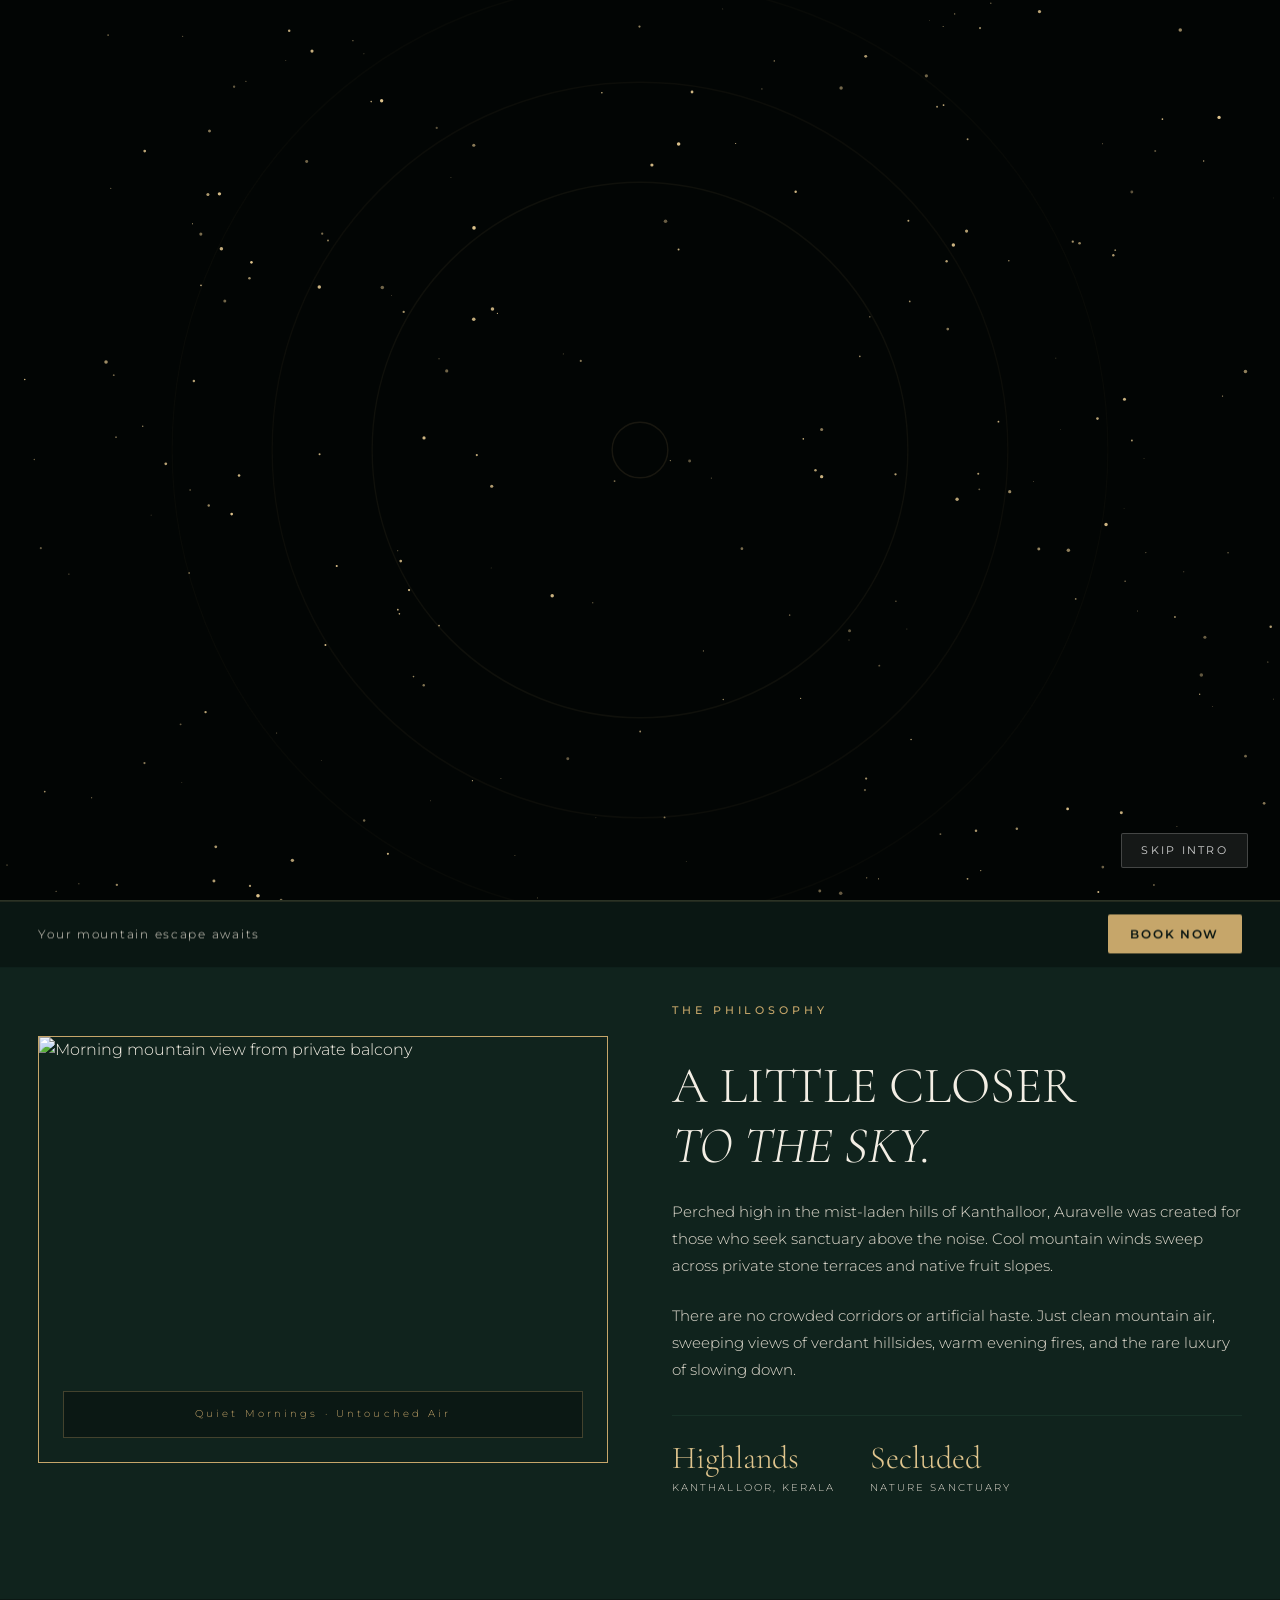
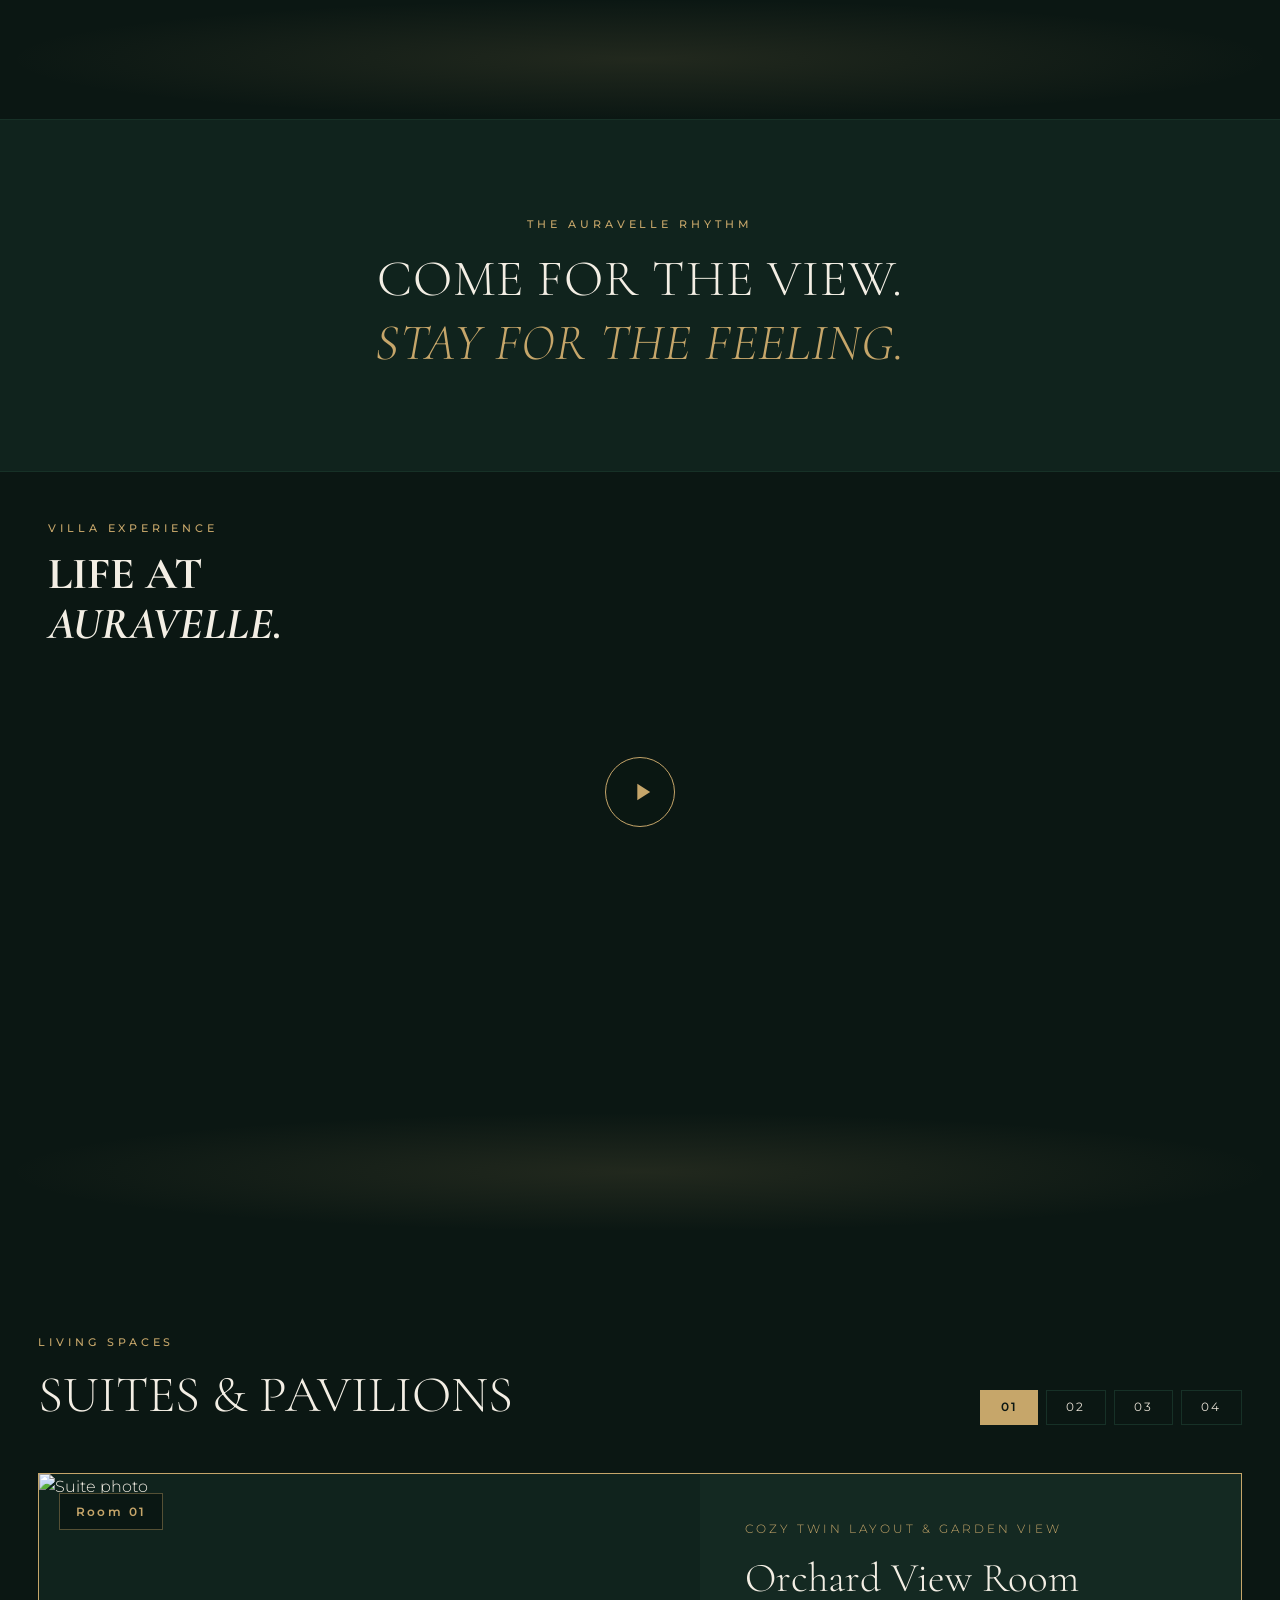
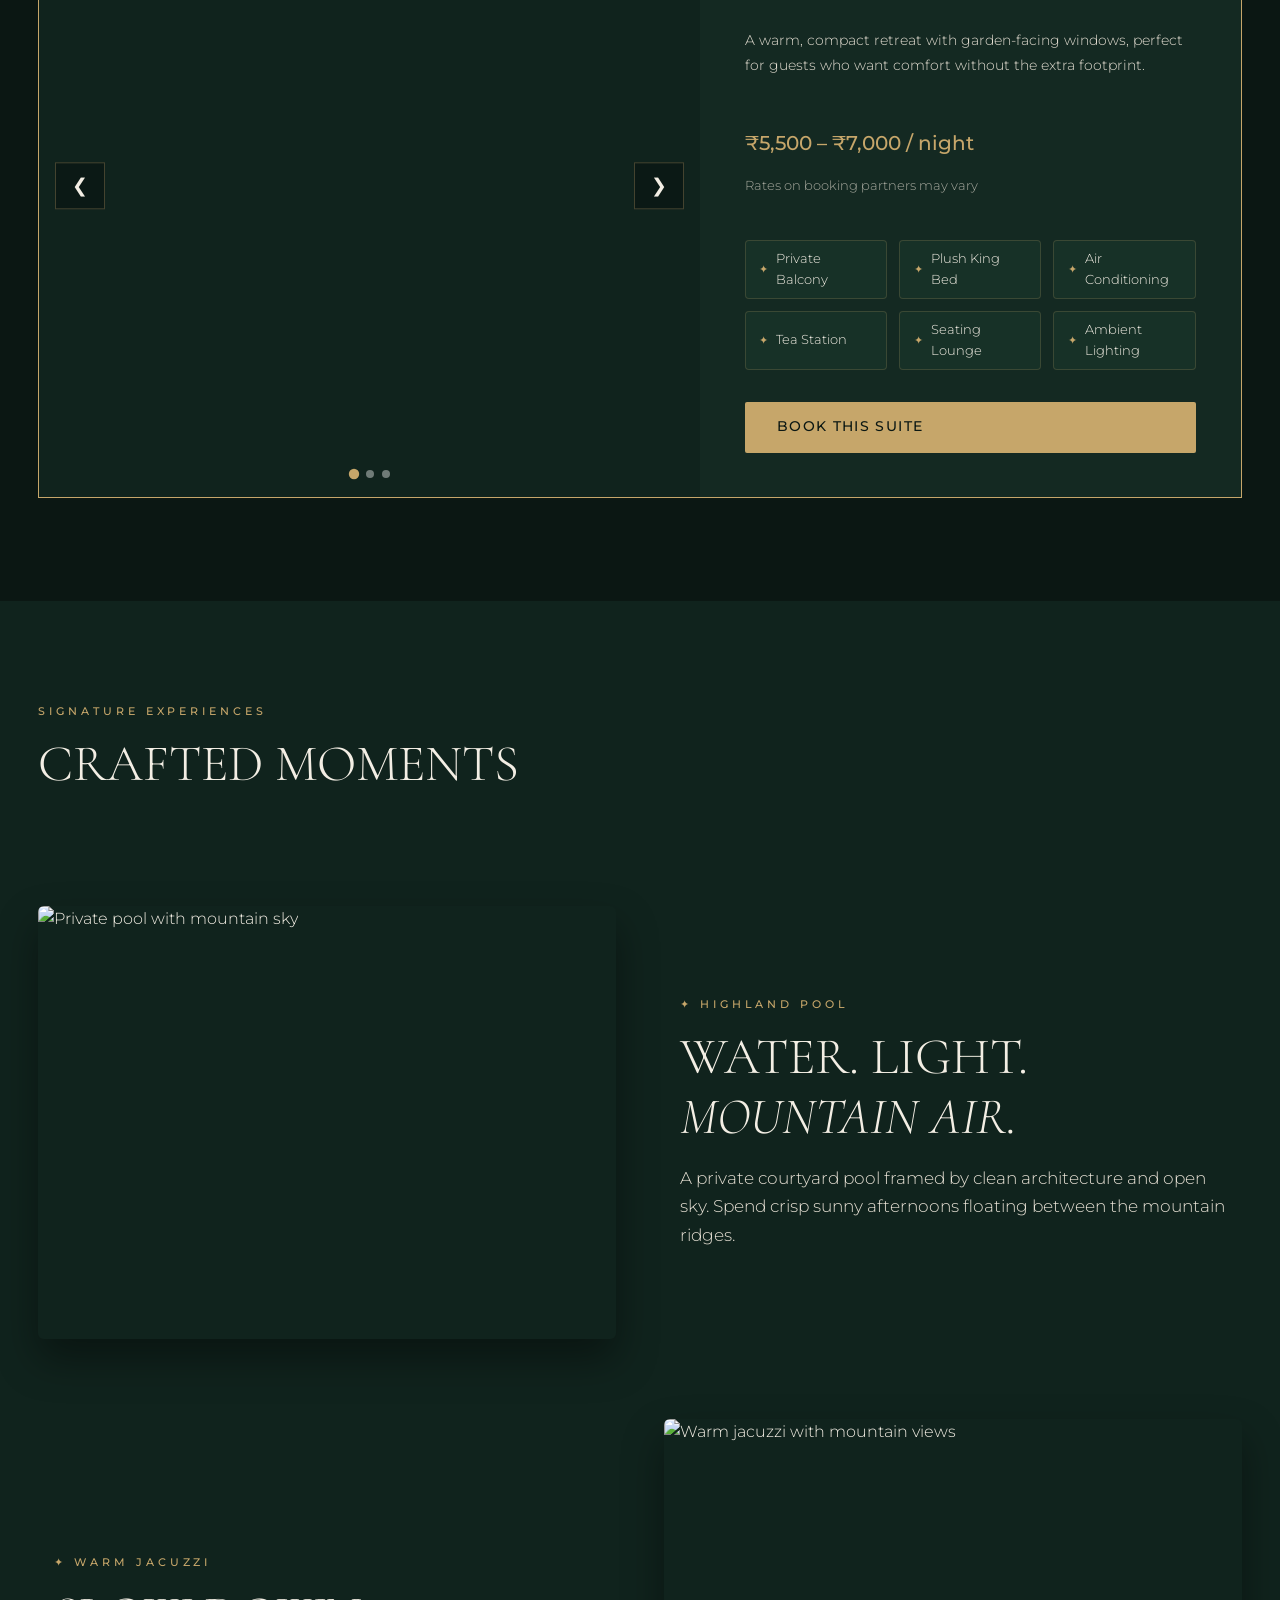
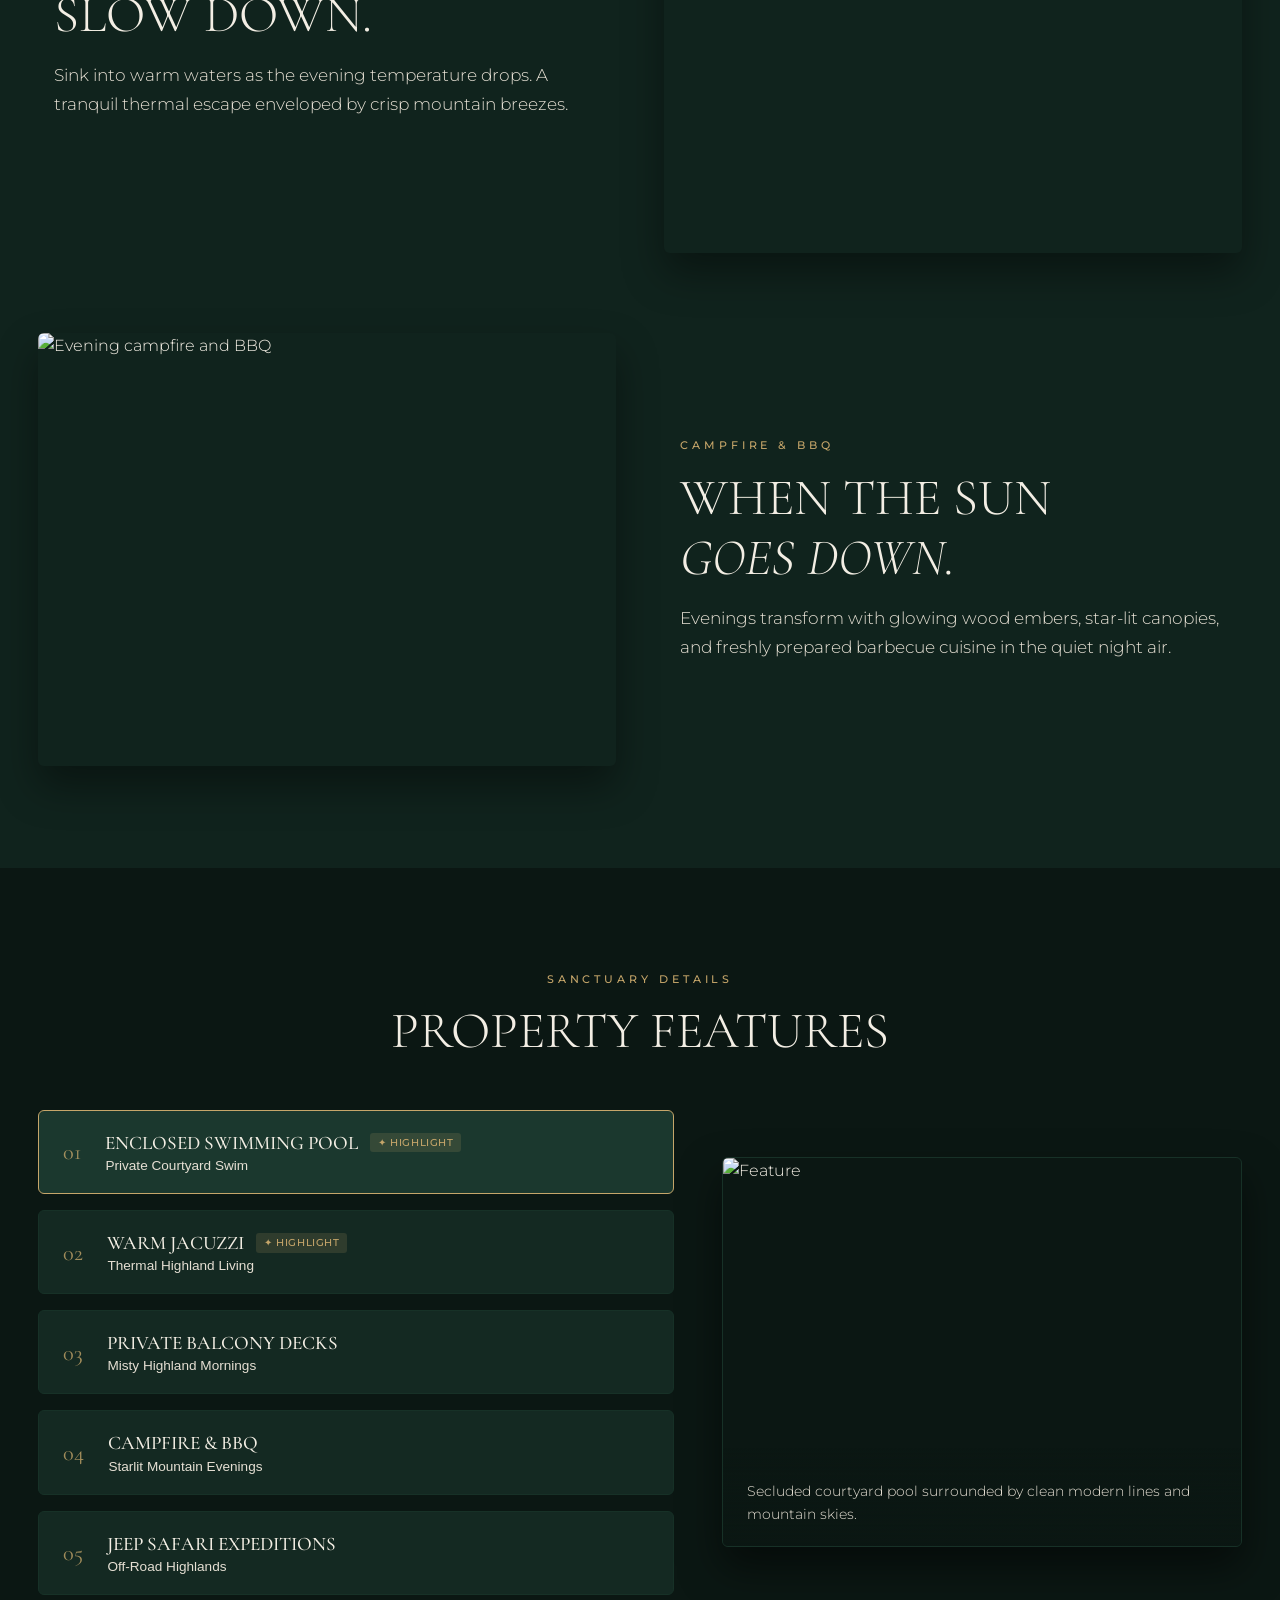
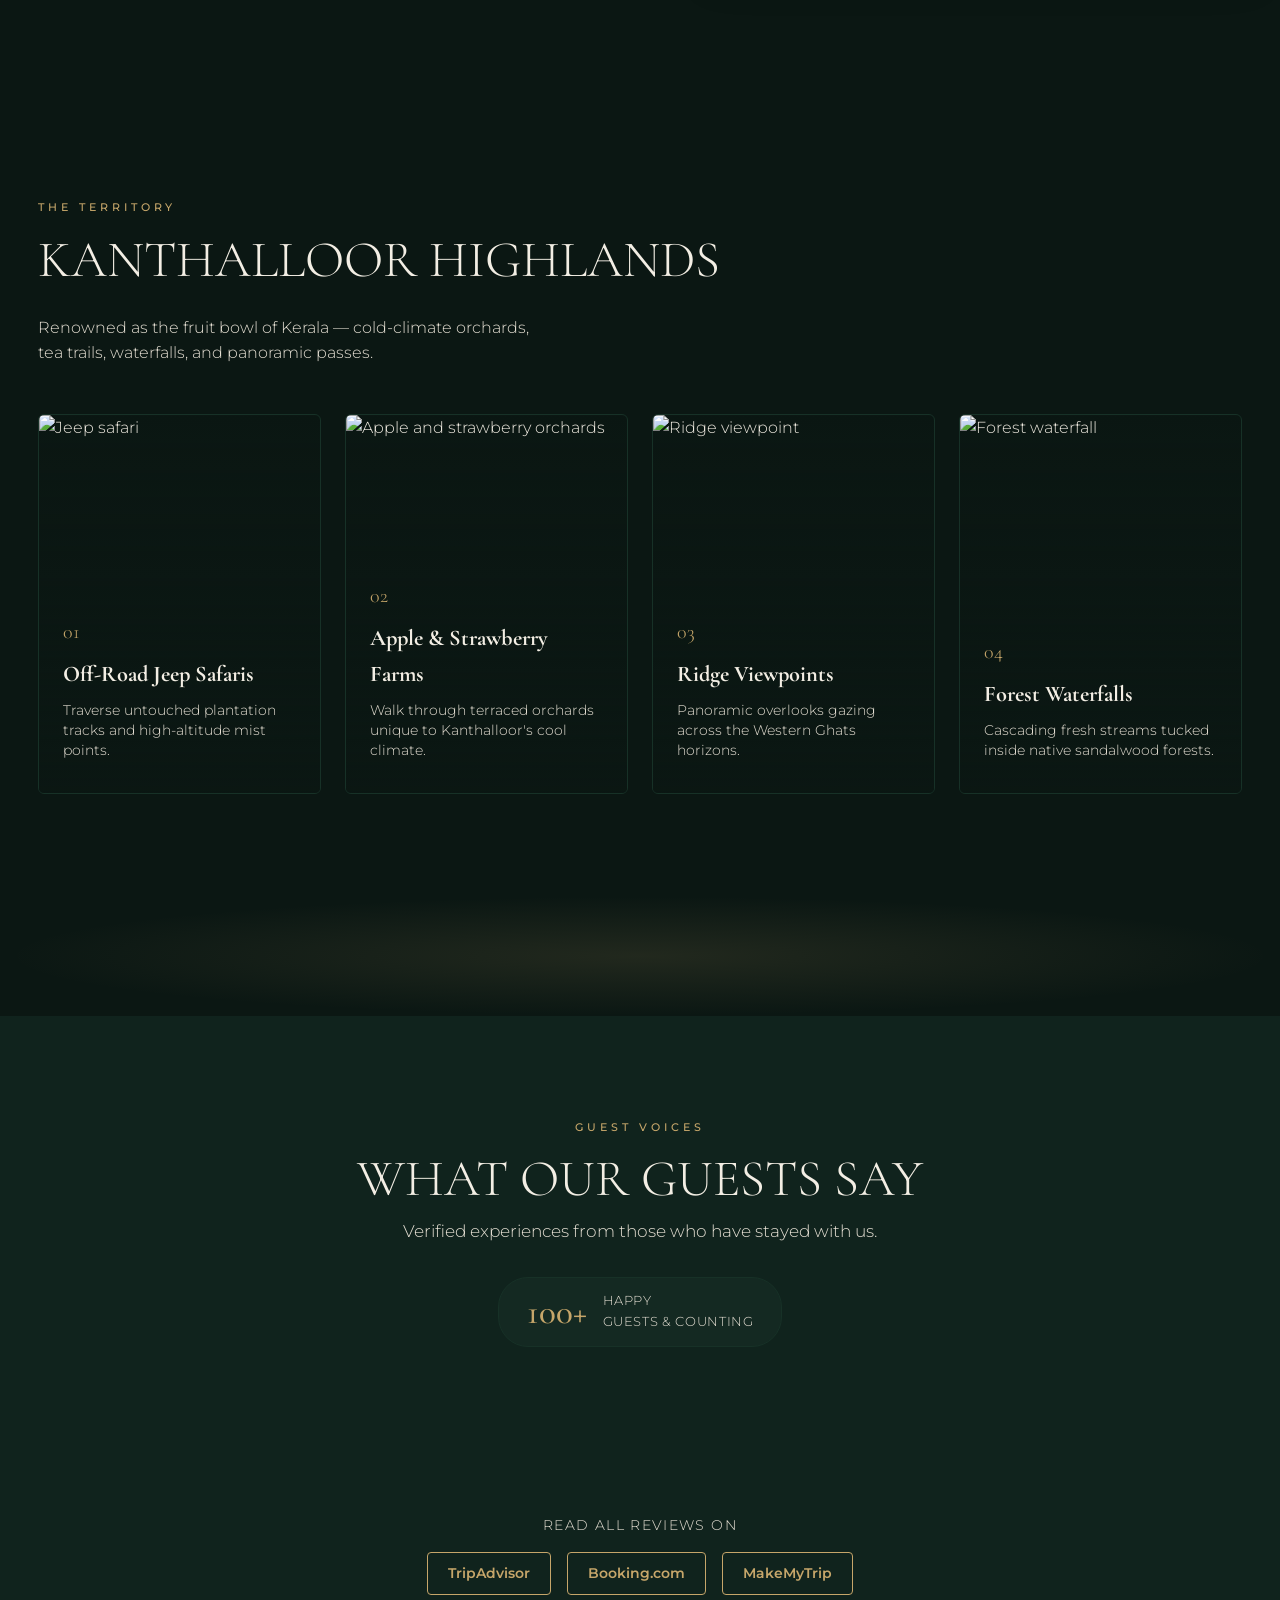
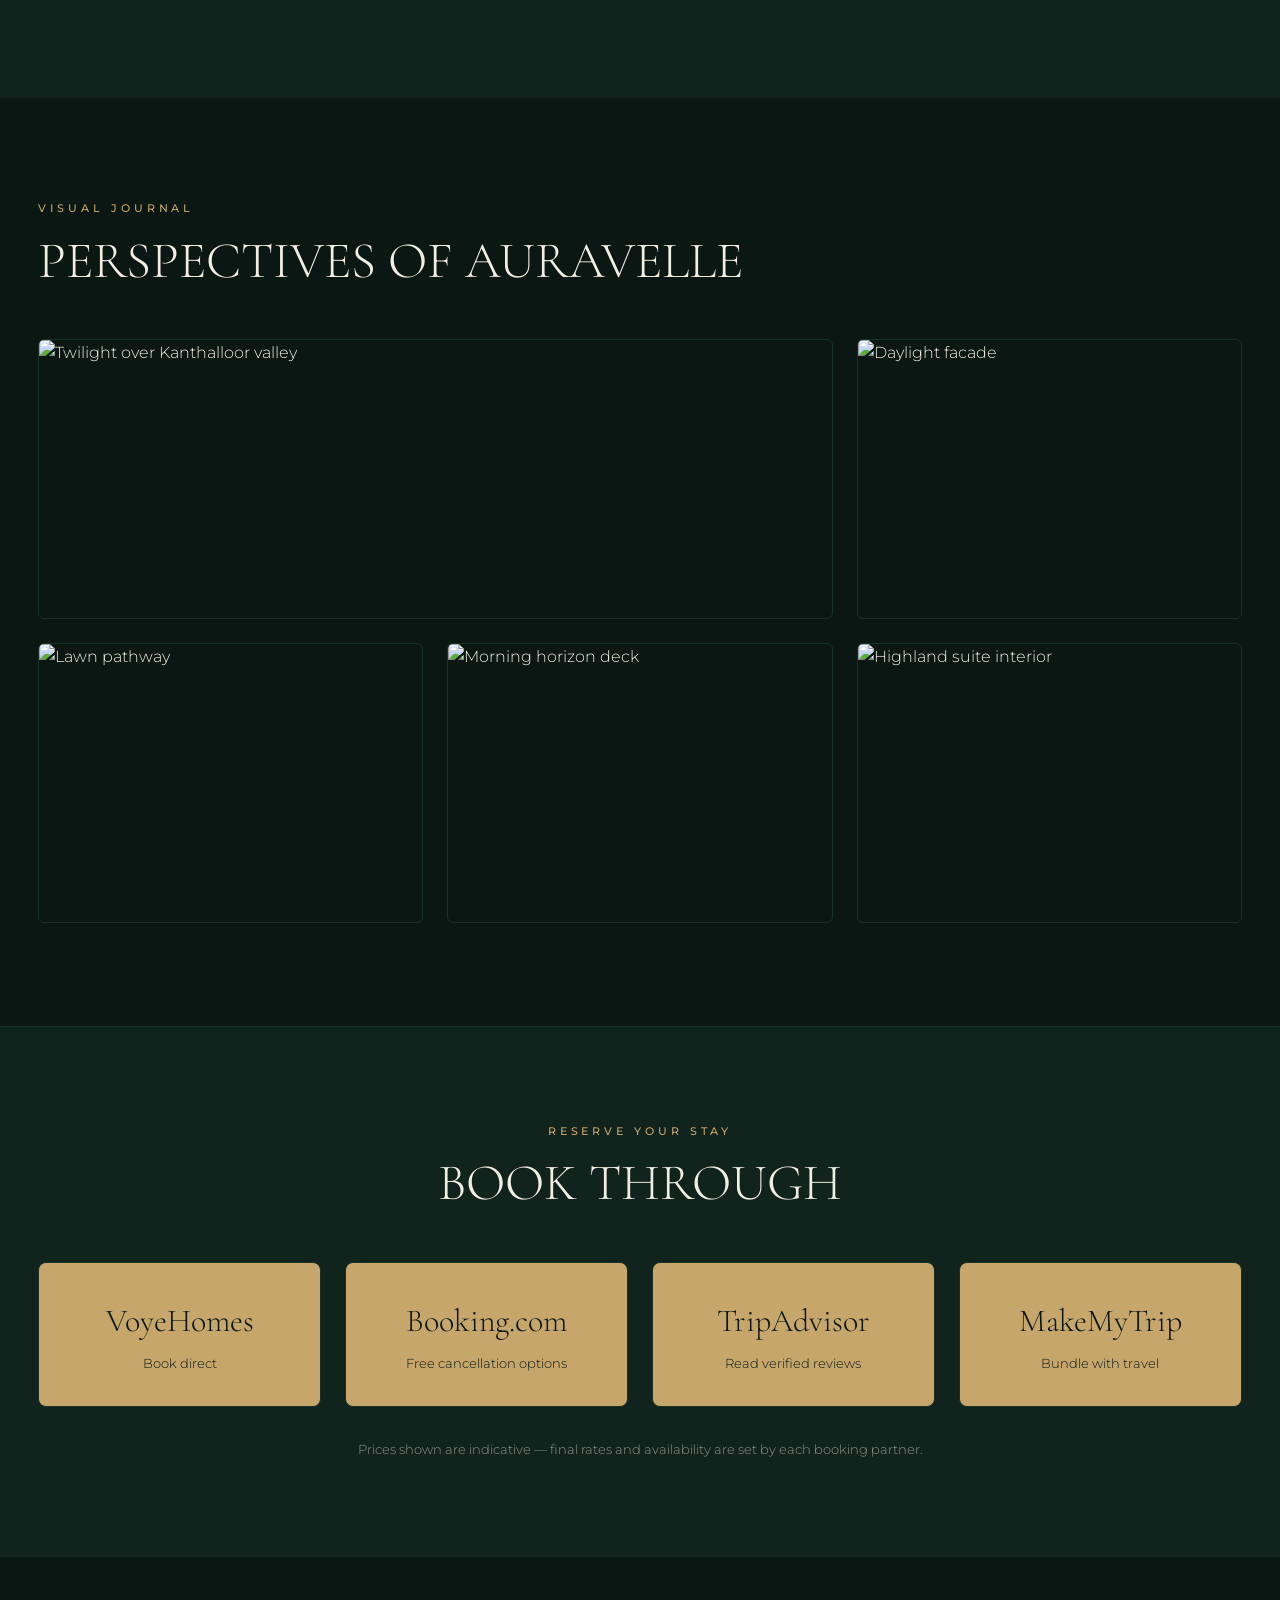
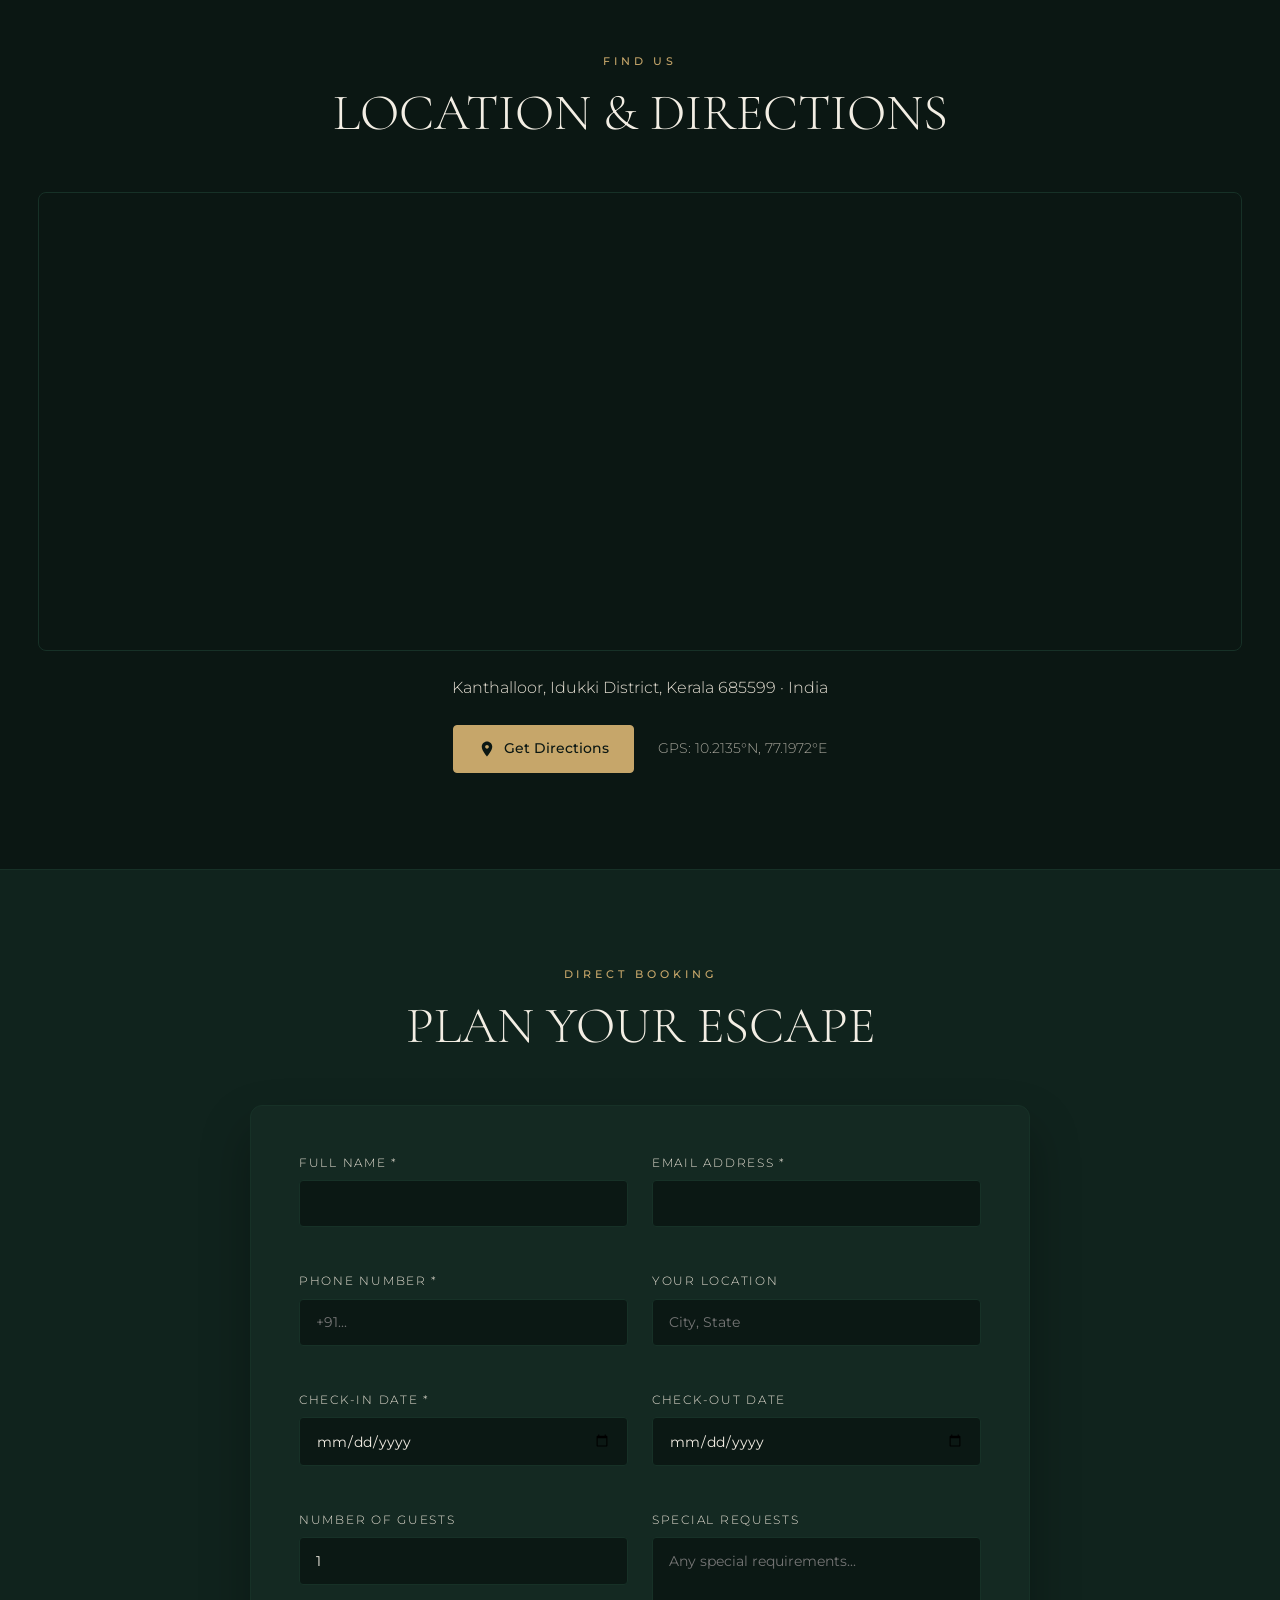
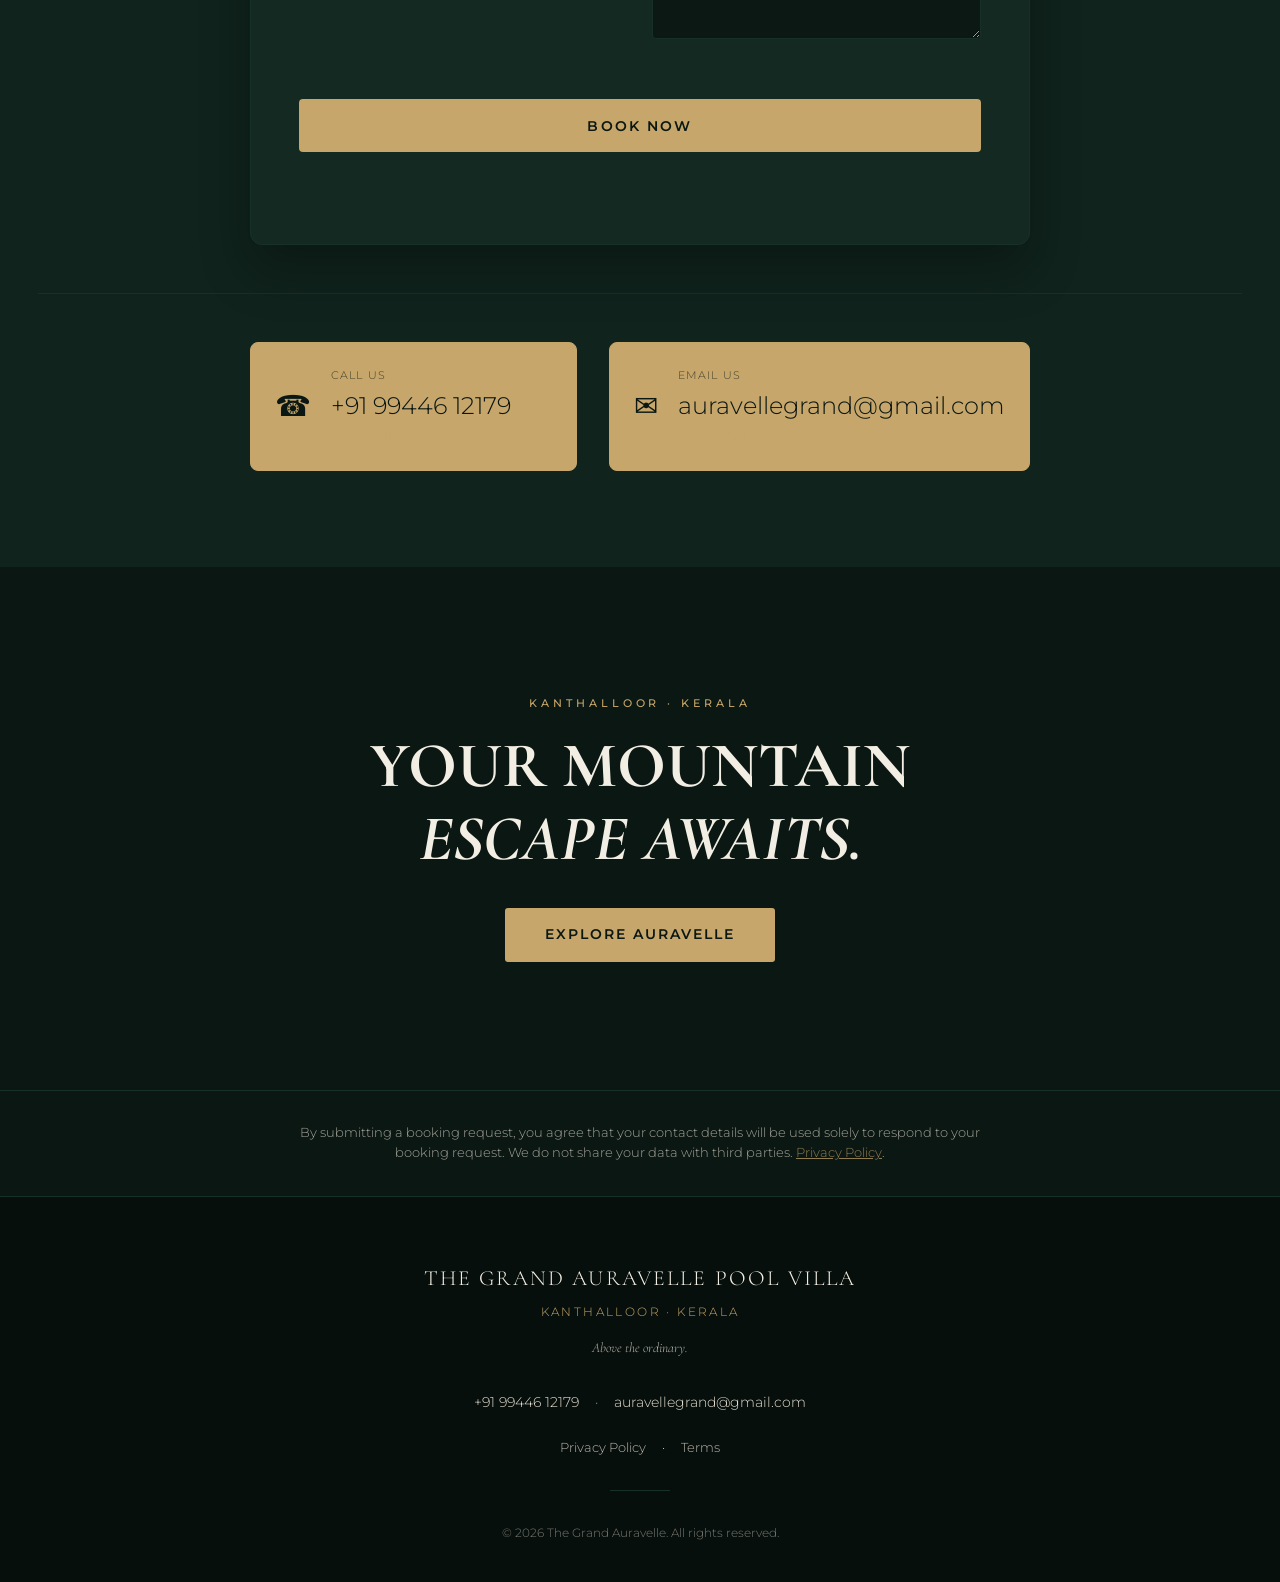
==== index.html @ ee14d576 "Add files via upload" ====
<!DOCTYPE html>
<html lang="en">
<head>
  <meta charset="UTF-8"/>
  <meta name="viewport" content="width=device-width,initial-scale=1,viewport-fit=cover"/>
  <meta name="theme-color" content="#0b1713"/>

  <!-- SEO Primary Meta Tags -->
  <title id="page-title">The Grand Auravelle Pool Villa · Luxury Mountain Retreat in Kanthalloor, Kerala</title>
  <meta name="title" id="meta-title" content="The Grand Auravelle Pool Villa · Luxury Mountain Retreat in Kanthalloor, Kerala"/>
  <meta name="description" id="meta-description" content="Experience luxury at The Grand Auravelle Pool Villa. Private pool suites, misty mountain views, waterfall treks, and world-class hospitality in Kanthalloor, Kerala."/>
  <meta name="keywords" content="Kanthalloor villa, Kanthaloor villa, Kanthalloor rooms, Kanthaloor rooms, Kanthalloor resort, Kanthaloor resort, Kanthalloor pool villa, Kerala luxury pool villa, Munnar private pool villa, mountain retreat Kerala, The Grand Auravelle, Kanthalloor hotels, Kanthaloor staycation, luxury mountain villa Kanthalloor"/>
  <meta name="author" content="The Grand Auravelle"/>
  <meta name="robots" content="index, follow, max-image-preview:large, max-snippet:-1, max-video-preview:-1"/>

  <!-- Canonical -->
  <link rel="canonical" href="https://thegrandauravelle.com/"/>

  <!-- Open Graph / Facebook / WhatsApp -->
  <meta property="og:type" content="website"/>
  <meta property="og:url" content="https://thegrandauravelle.com/"/>
  <meta property="og:title" id="og-title" content="The Grand Auravelle Pool Villa · Kanthalloor, Kerala"/>
  <meta property="og:description" id="og-description" content="Luxury mountain retreat with private pool suites, mist-covered mountain horizons, and starlit bonfire dining in Kanthalloor, Kerala."/>
  <meta property="og:image" content="https://thegrandauravelle.com/images/villa-facade.png"/>
  <meta property="og:site_name" content="The Grand Auravelle"/>
  <meta property="og:locale" content="en_IN"/>

  <!-- Twitter -->
  <meta name="twitter:card" content="summary_large_image"/>
  <meta name="twitter:title" content="The Grand Auravelle Pool Villa"/>
  <meta name="twitter:description" content="Luxury private pool suites nestled in the mist of Kanthalloor, Kerala."/>
  <meta name="twitter:image" content="https://thegrandauravelle.com/images/villa-facade.png"/>

  <!-- Favicon & PWA -->
  <link rel="icon" type="image/svg+xml" href="data:image/svg+xml,%3Csvg xmlns='http://www.w3.org/2000/svg' viewBox='0 0 64 64'%3E%3Crect width='64' height='64' rx='12' fill='%230b1713'/%3E%3Ctext x='32' y='44' font-family='Georgia,serif' font-size='34' fill='%23c6a66a' text-anchor='middle'%3EA%3C/text%3E%3C/svg%3E"/>
  <link rel="manifest" href="site.webmanifest"/>

  <!-- Google Fonts Preconnect & Stylesheet -->
  <link rel="preconnect" href="https://fonts.googleapis.com"/>
  <link rel="preconnect" href="https://fonts.gstatic.com" crossorigin/>
  <link href="https://fonts.googleapis.com/css2?family=Cormorant+Garamond:ital,wght@0,300;0,400;0,500;0,600;1,400&family=Montserrat:wght@200;300;400;500;600&display=swap" rel="stylesheet"/>

  <!-- Main Stylesheet -->
  <link rel="stylesheet" href="style.css"/>

  <!-- Structured Data: Schema.org / JSON-LD -->
  <script type="application/ld+json">
  {
    "@context": "https://schema.org",
    "@type": "LodgingBusiness",
    "name": "The Grand Auravelle Pool Villa",
    "description": "Luxury mountain retreat featuring private pool suites, panoramic hill views, organic farm dining, and private waterfall excursions in Kanthalloor, Kerala.",
    "url": "https://thegrandauravelle.com",
    "telephone": "+91-99446-12179",
    "email": "auravellegrand@gmail.com",
    "address": {
      "@type": "PostalAddress",
      "streetAddress": "Kanthalloor Village",
      "addressLocality": "Idukki District",
      "addressRegion": "Kerala",
      "postalCode": "685598",
      "addressCountry": "IN"
    },
    "geo": {
      "@type": "GeoCoordinates",
      "latitude": 10.2185,
      "longitude": 77.1983
    },
    "priceRange": "₹₹₹₹",
    "starRating": {
      "@type": "Rating",
      "ratingValue": "5"
    },
    "aggregateRating": {
      "@type": "AggregateRating",
      "ratingValue": "4.9",
      "reviewCount": "148"
    },
    "amenityFeature": [
      { "@type": "LocationFeatureSpecification", "name": "Private Heated Pool", "value": true },
      { "@type": "LocationFeatureSpecification", "name": "Mountain View Balconies", "value": true },
      { "@type": "LocationFeatureSpecification", "name": "Complimentary High-Speed WiFi", "value": true },
      { "@type": "LocationFeatureSpecification", "name": "Campfire & Barbecue Nights", "value": true },
      { "@type": "LocationFeatureSpecification", "name": "Jeep Safaris & Forest Treks", "value": true },
      { "@type": "LocationFeatureSpecification", "name": "24/7 Butler & Room Service", "value": true }
    ],
    "checkinTime": "14:00",
    "checkoutTime": "11:00"
  }
  </script>
</head>
<body>

<canvas id="particles-canvas"></canvas>
<div id="scroll-progress"></div>

<!-- ══ SPACE PORTAL INTRO ══ -->
<div id="space-intro" aria-hidden="true">
  <canvas id="space-canvas"></canvas>
  <div id="earth-zoom">
    <div id="earth-atmosphere"></div>
    <img id="earth-img" src="[data-uri]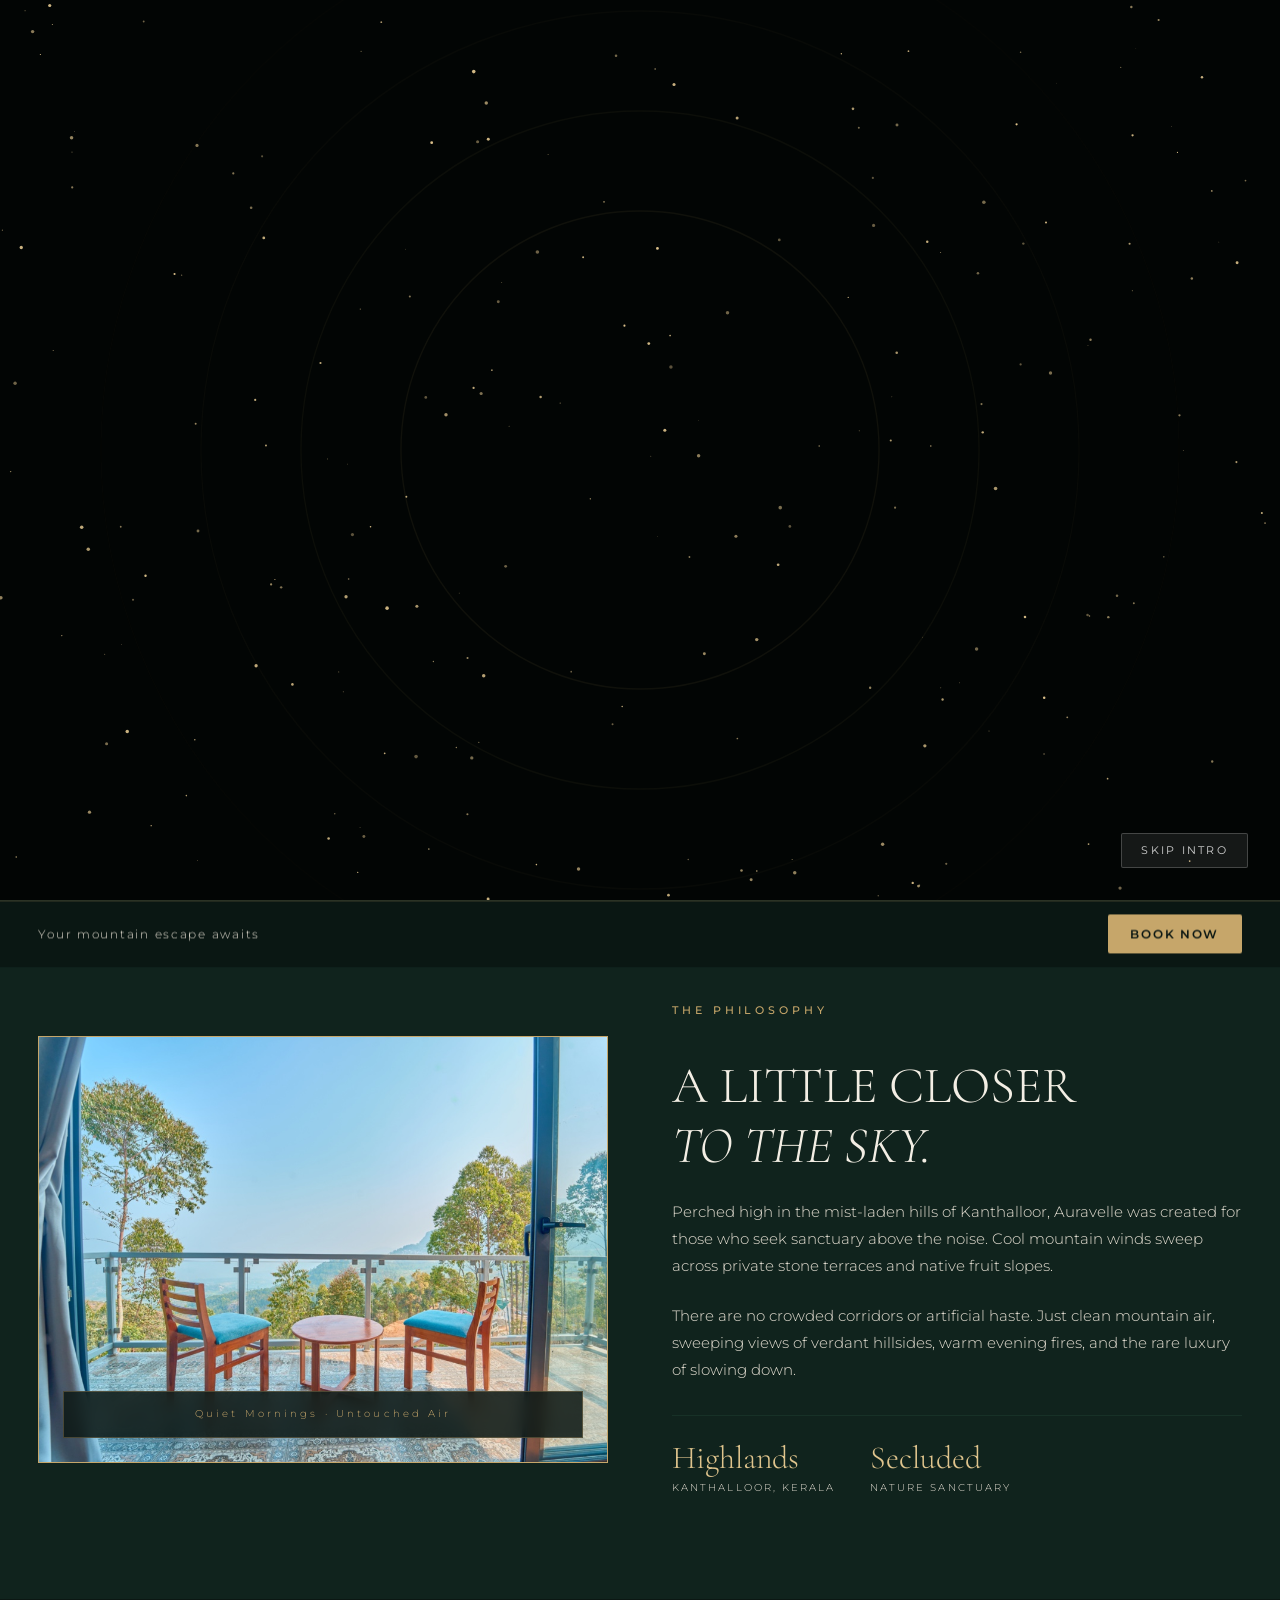
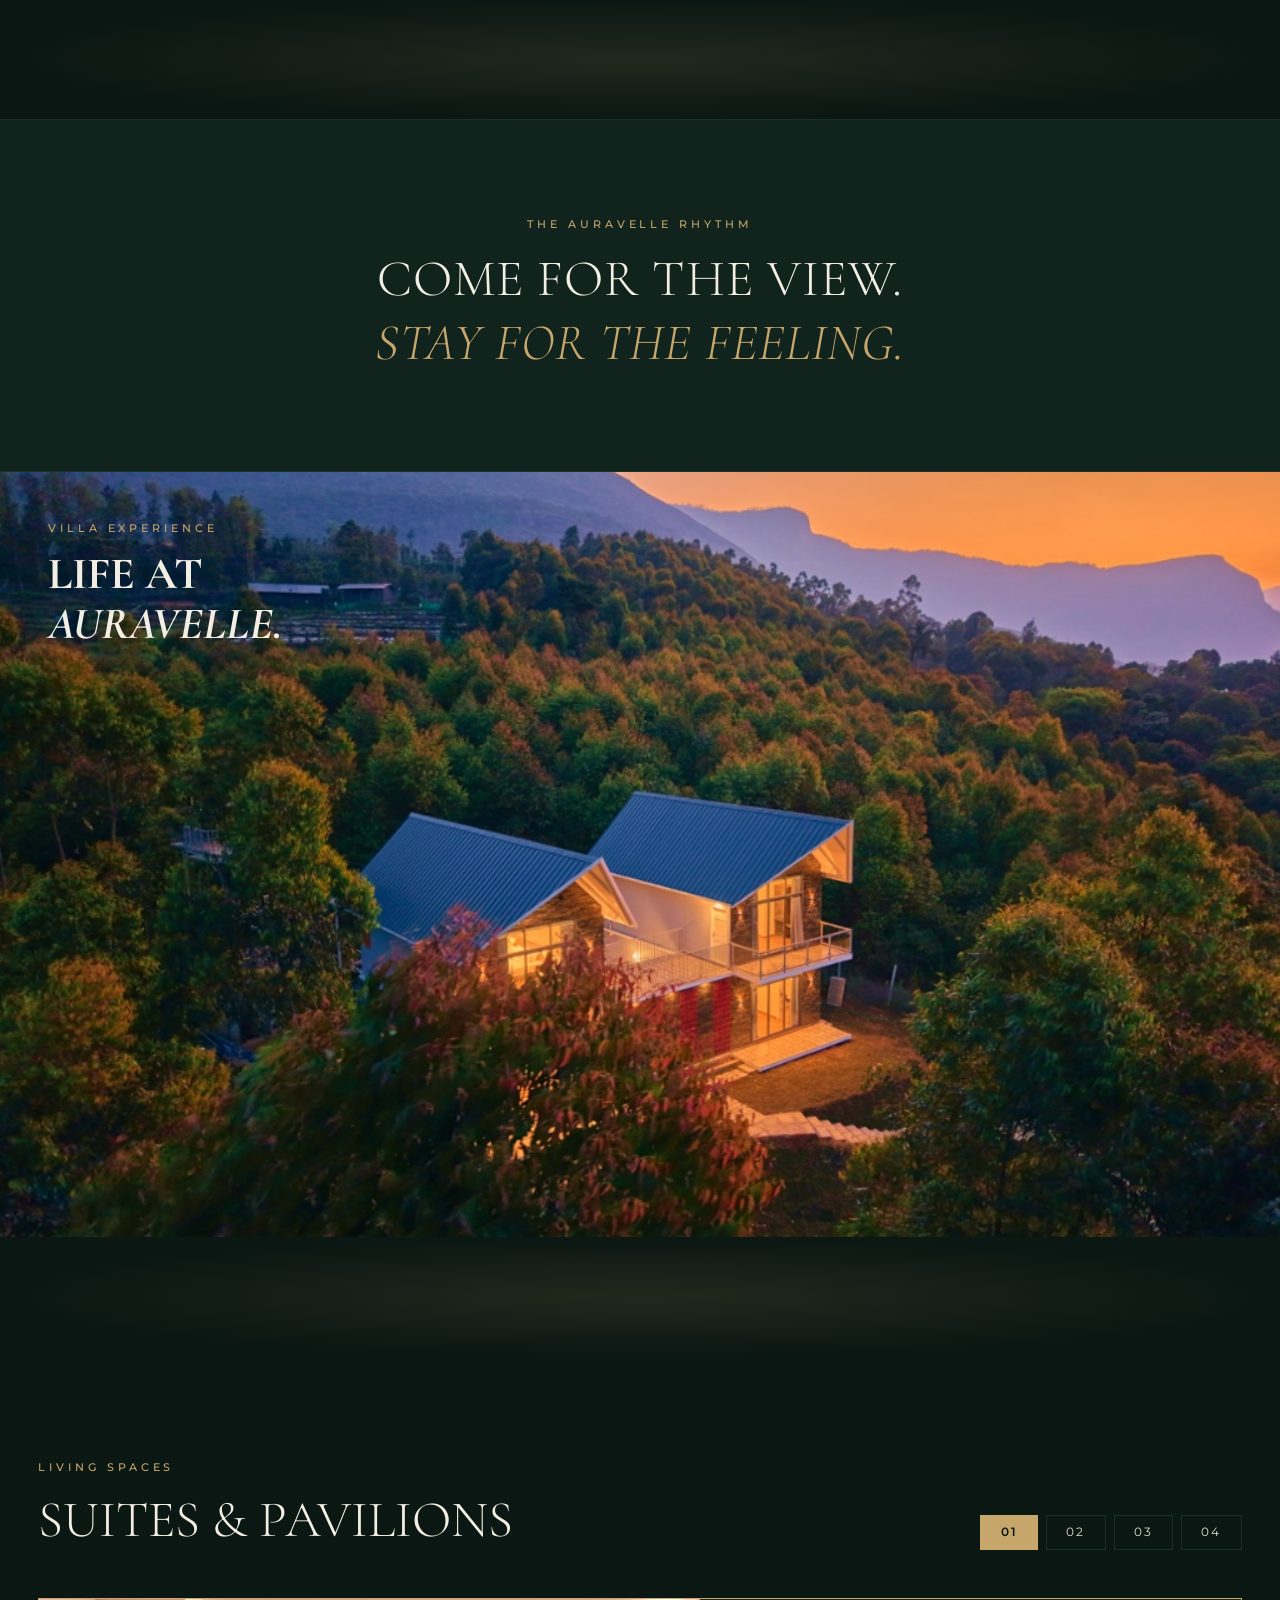
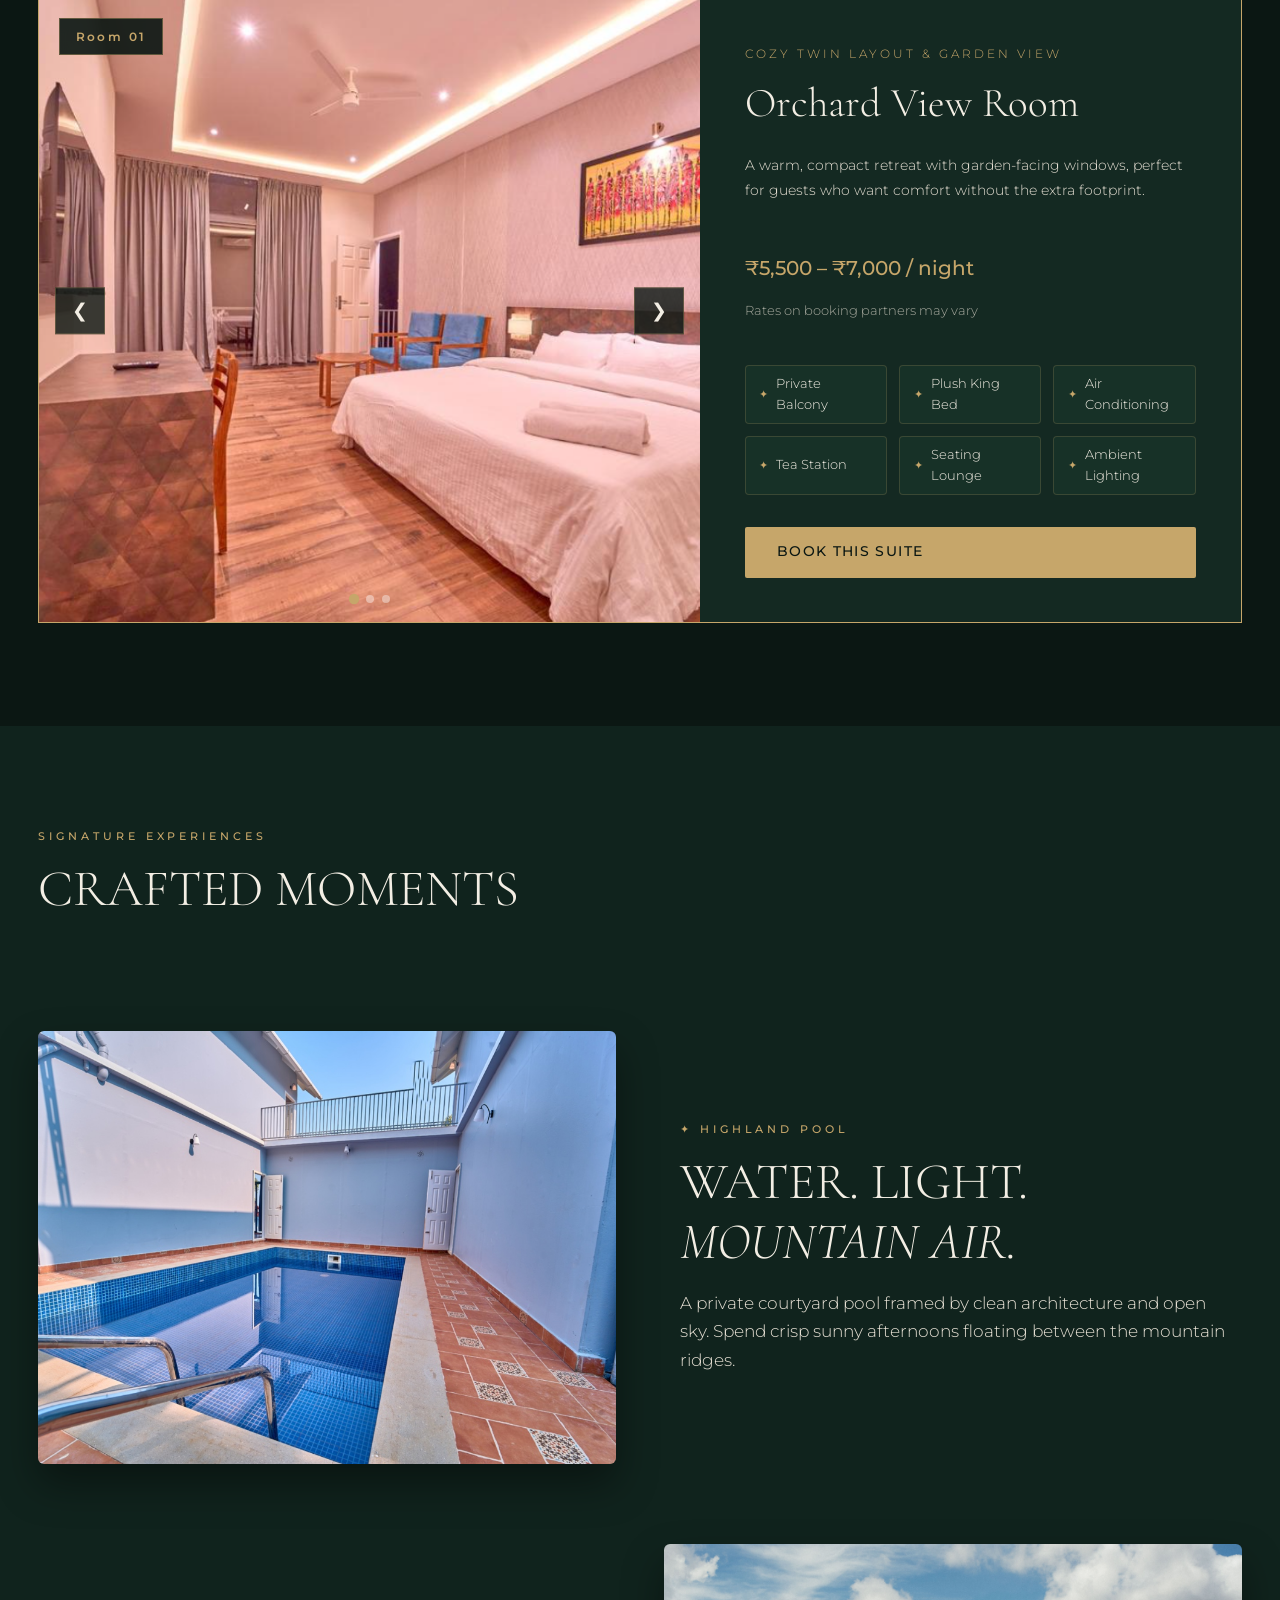
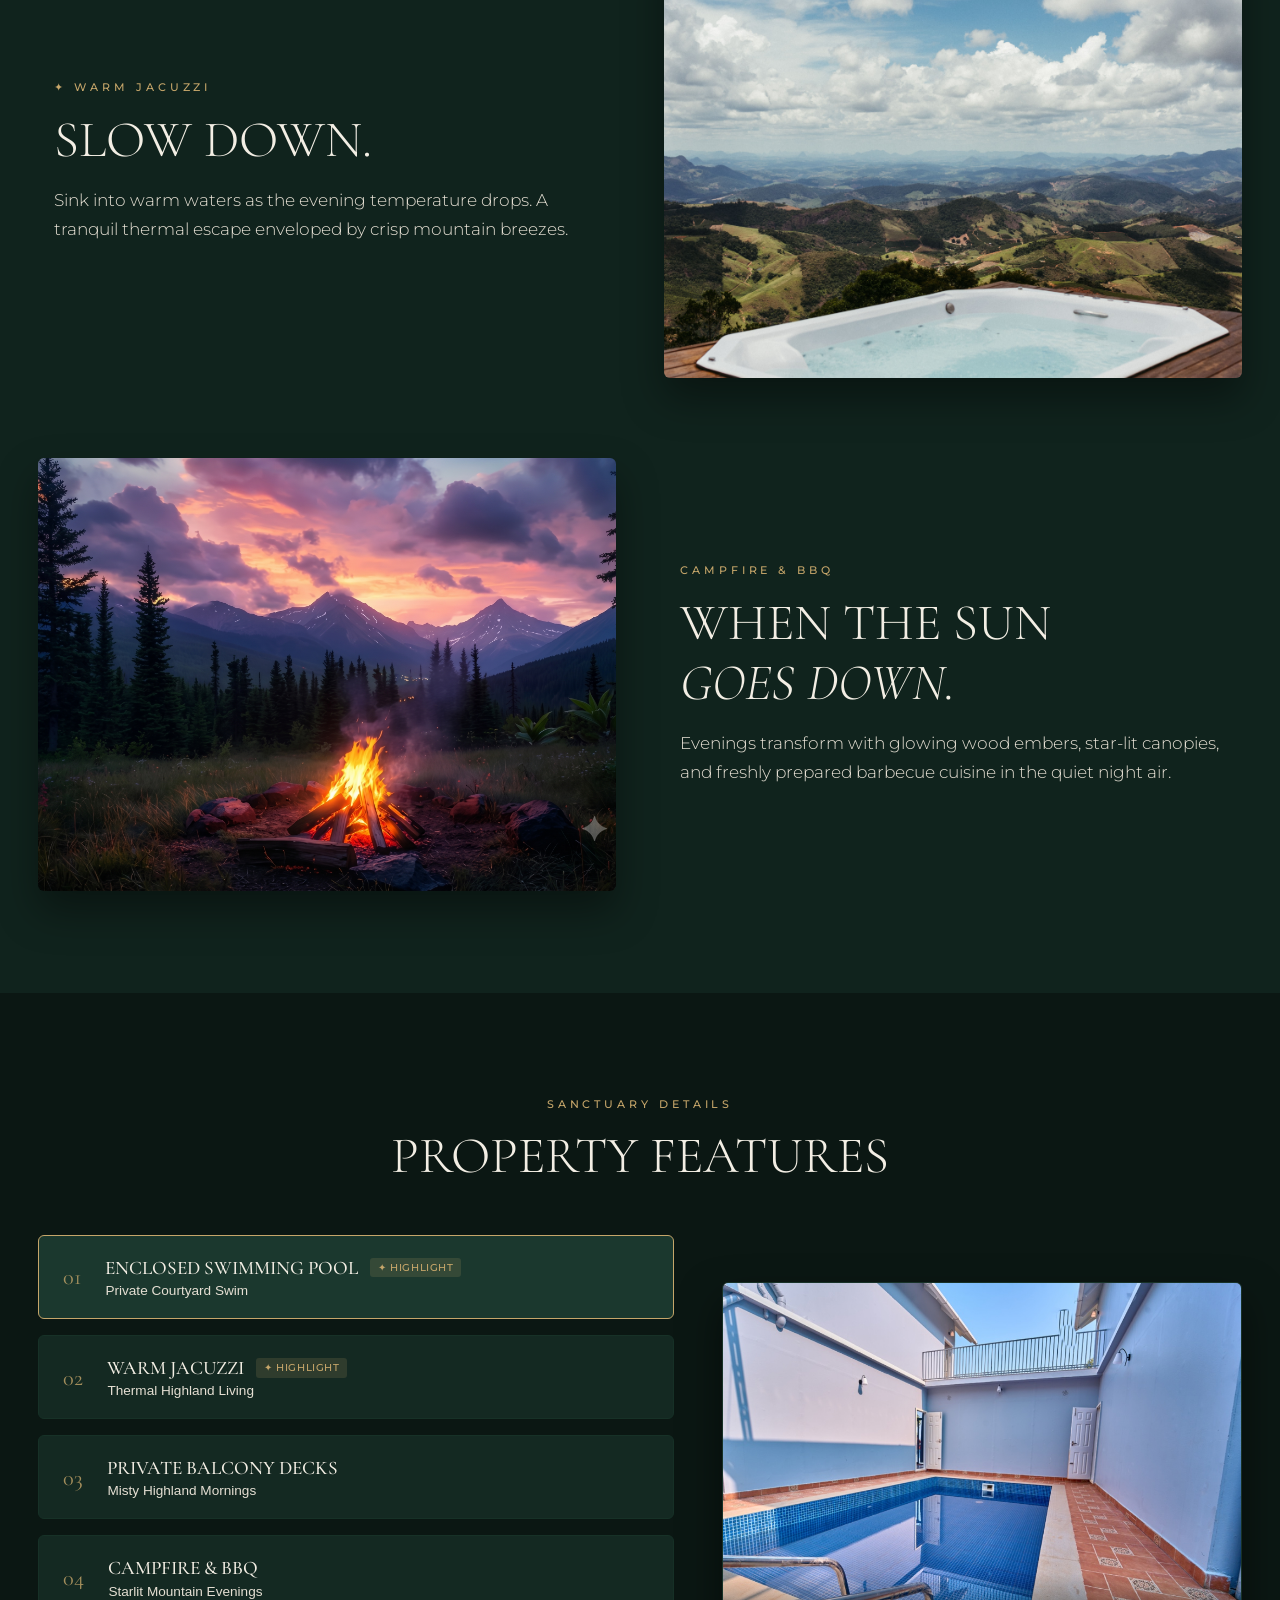
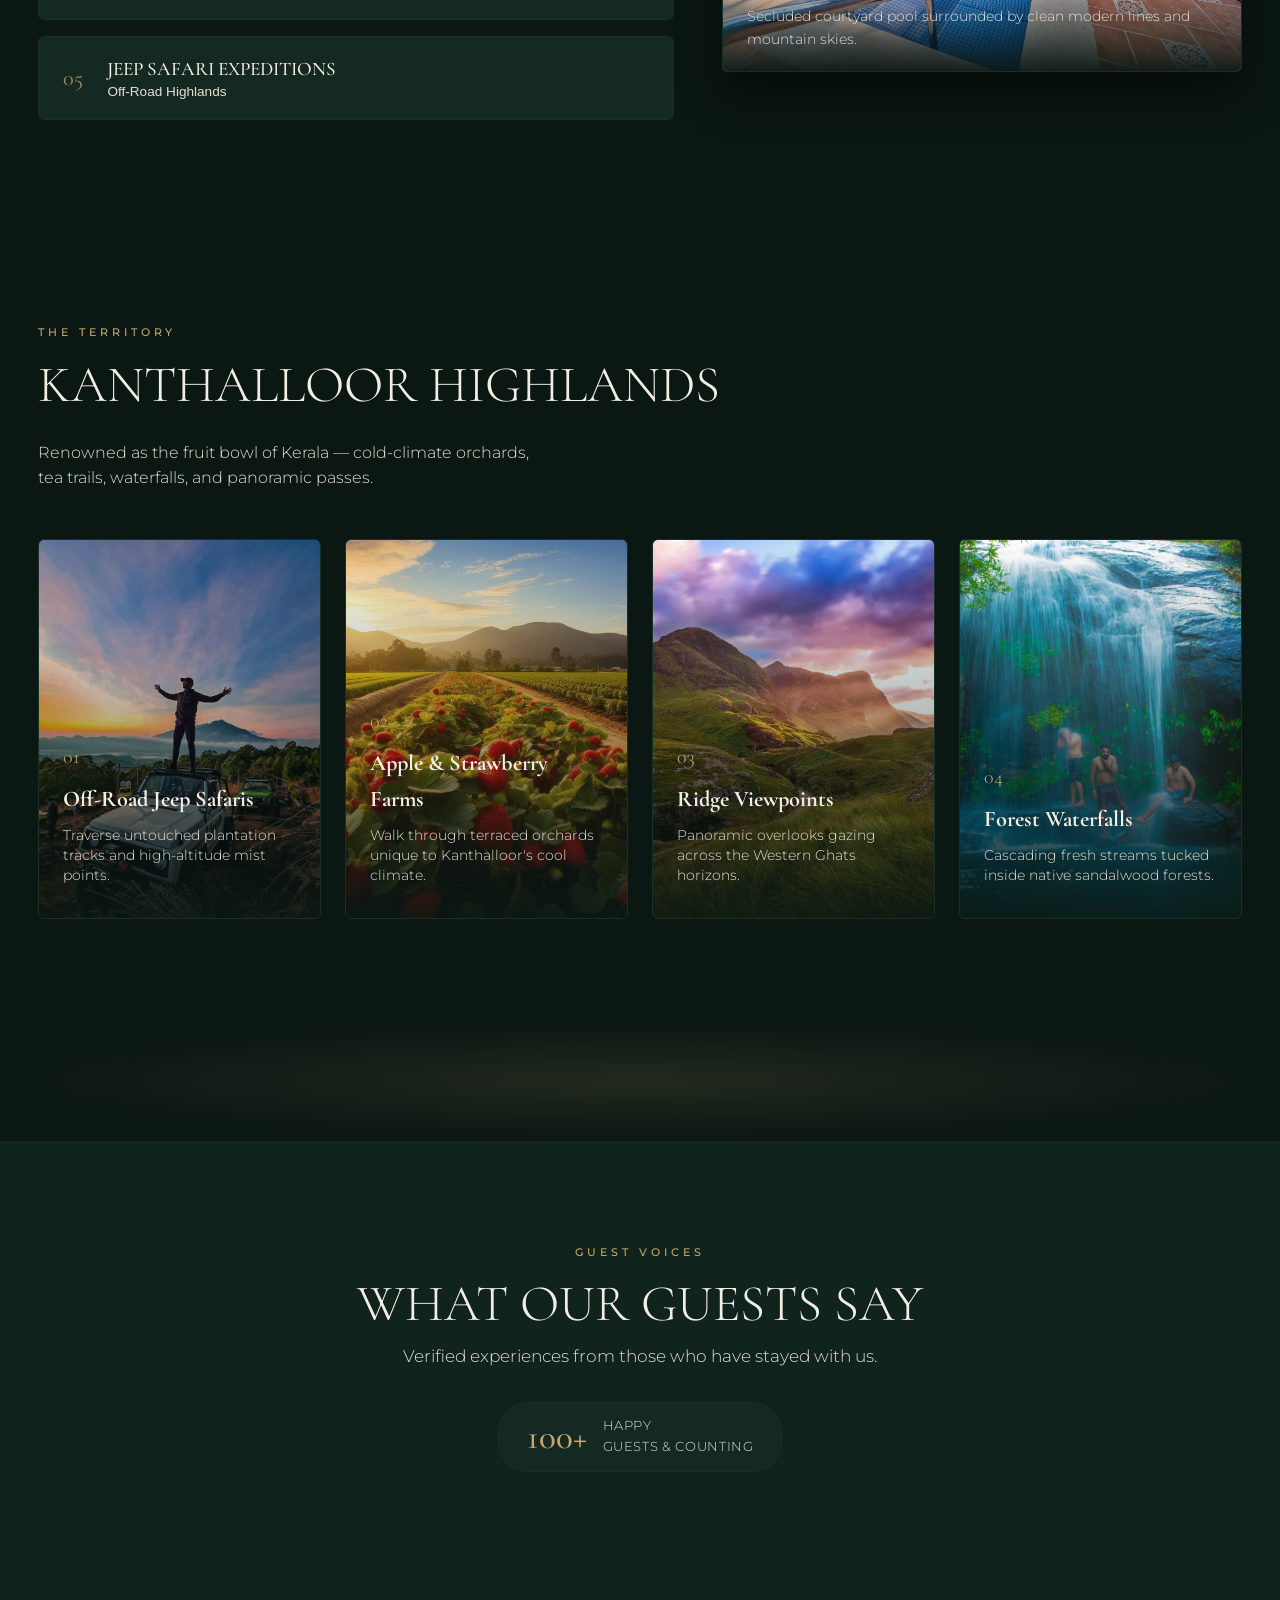
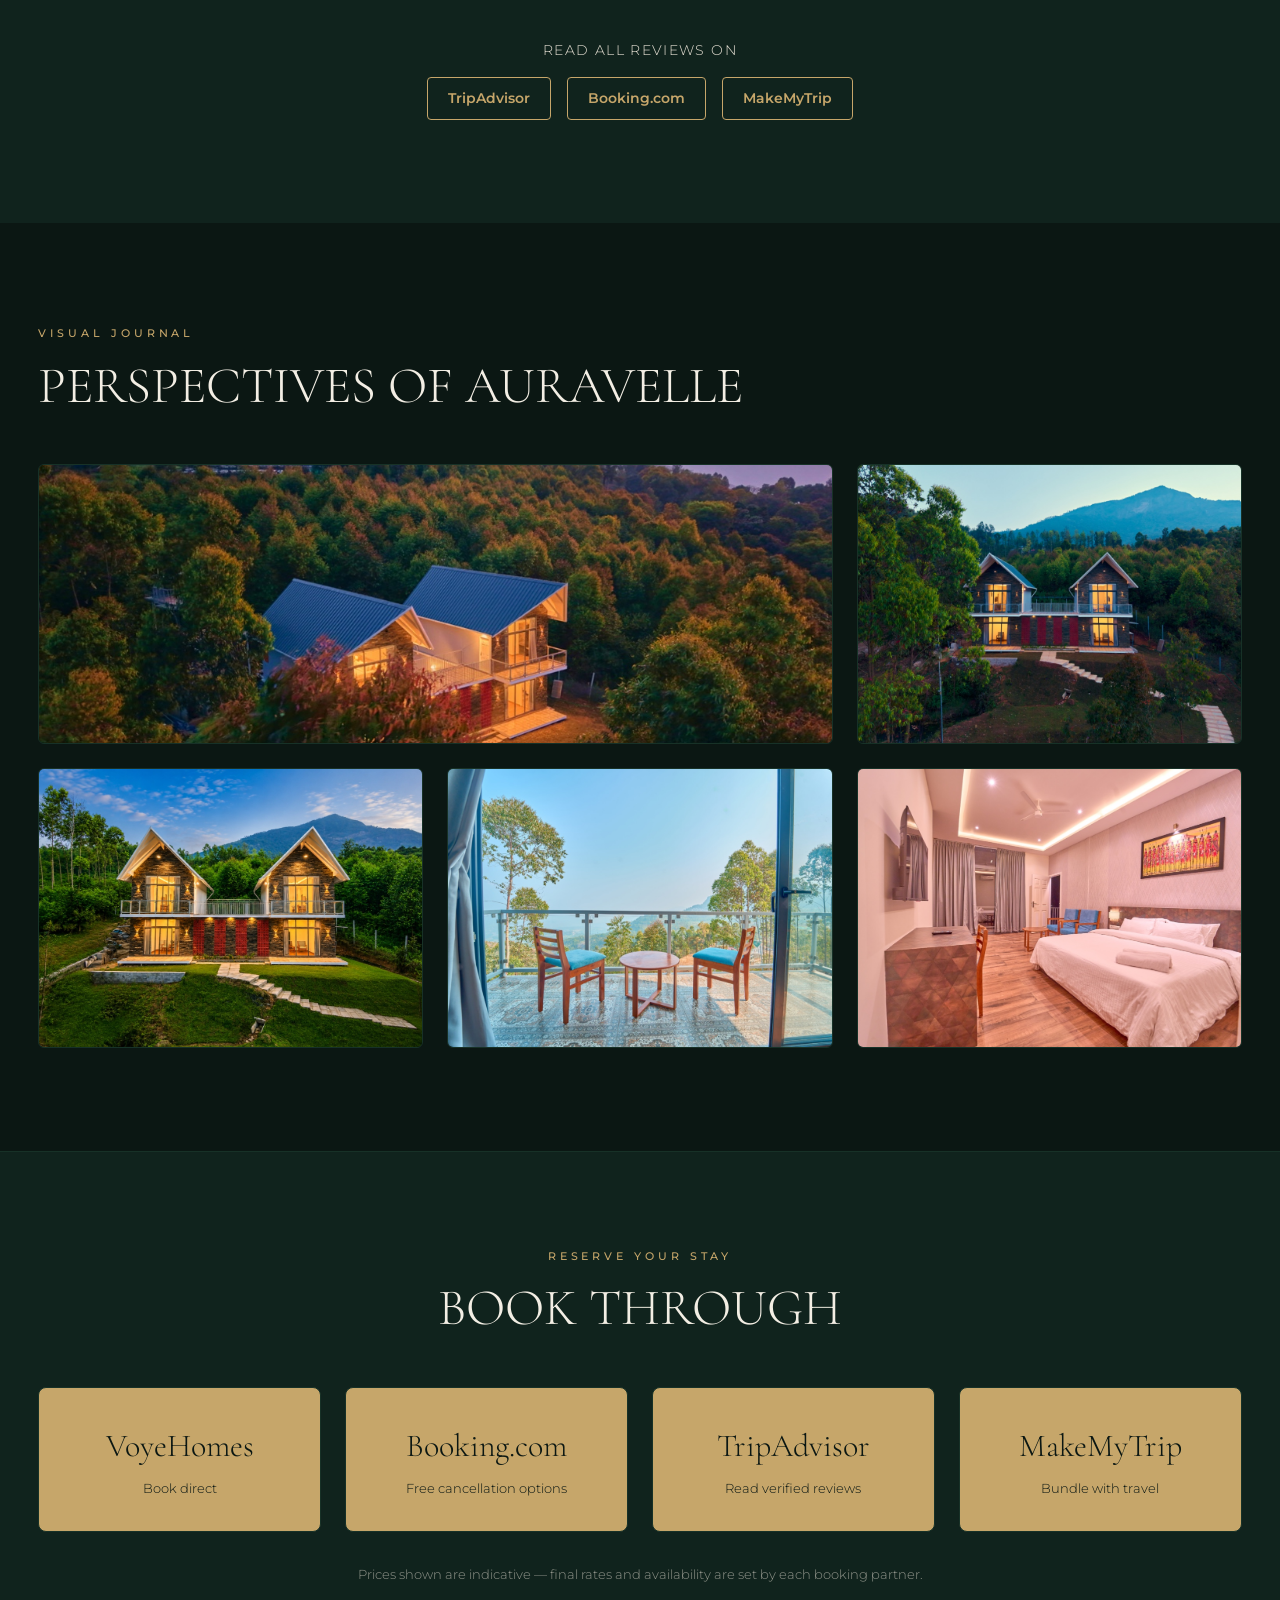
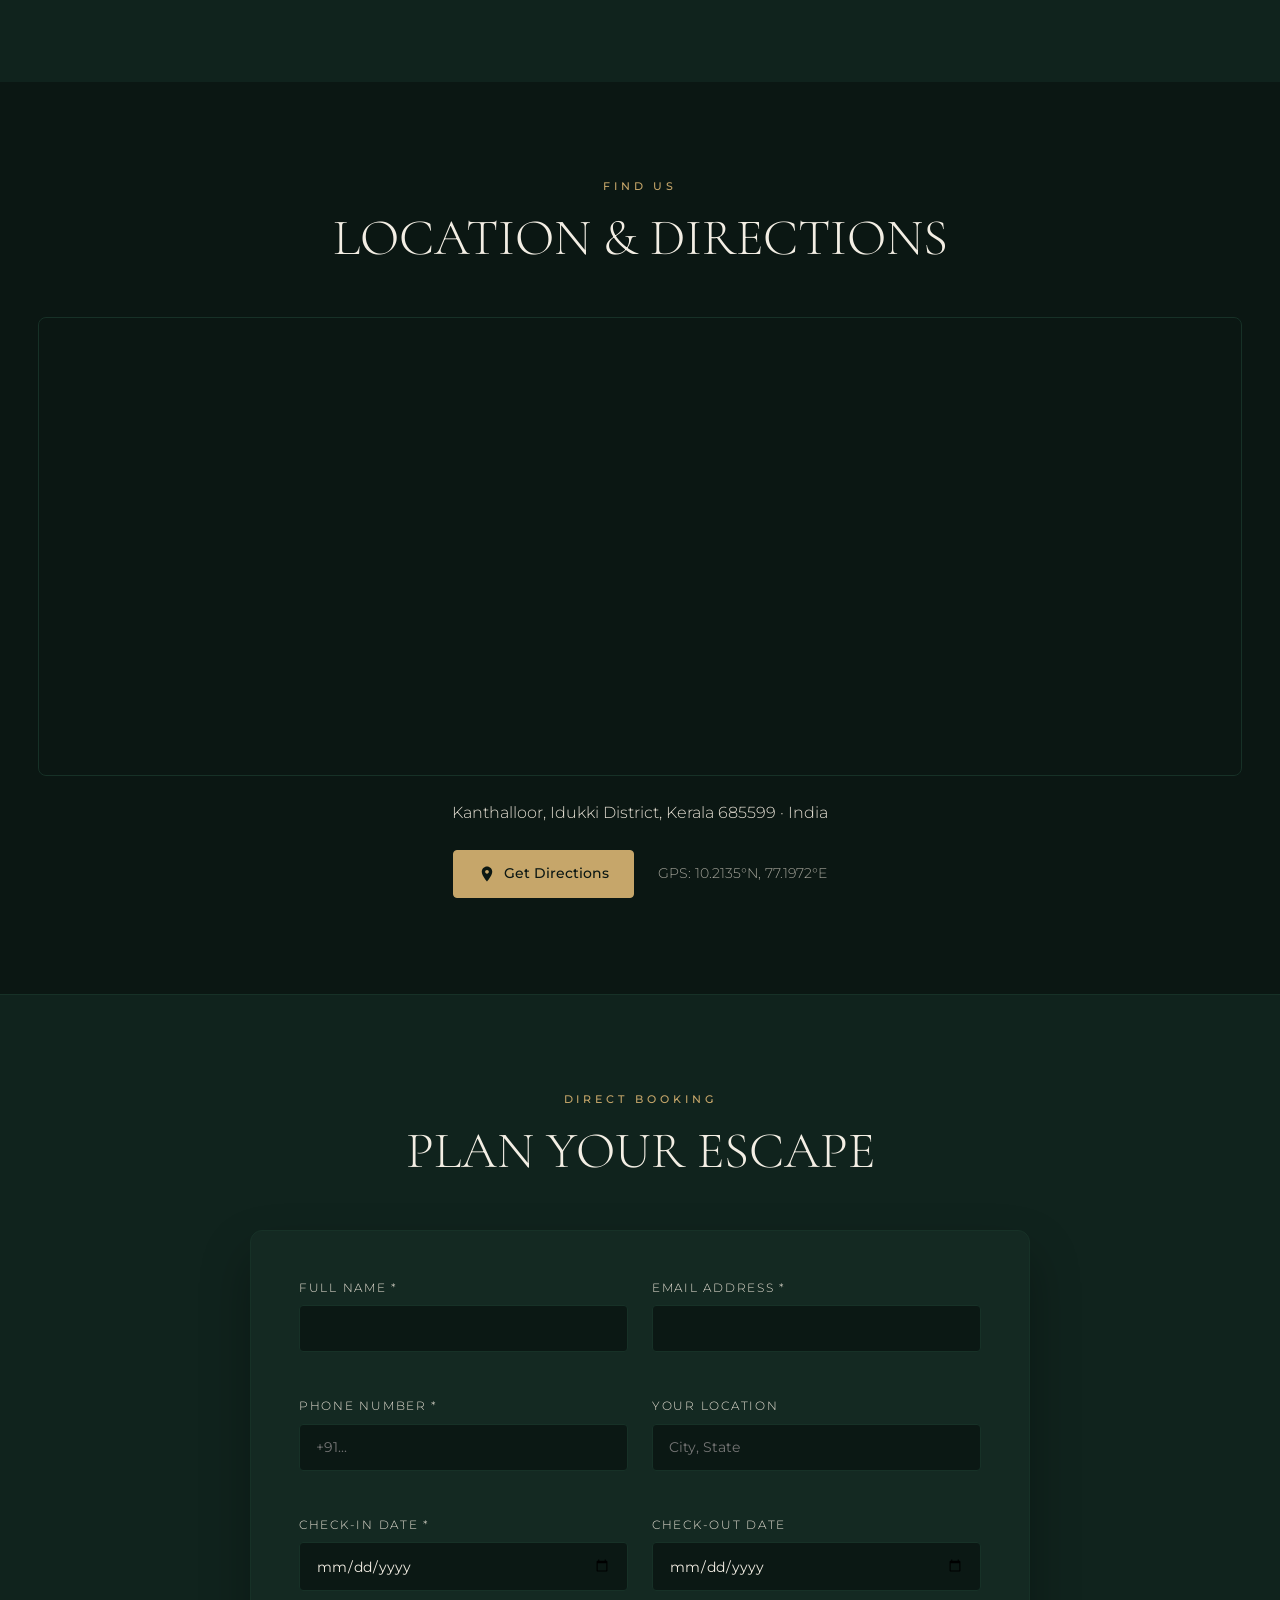
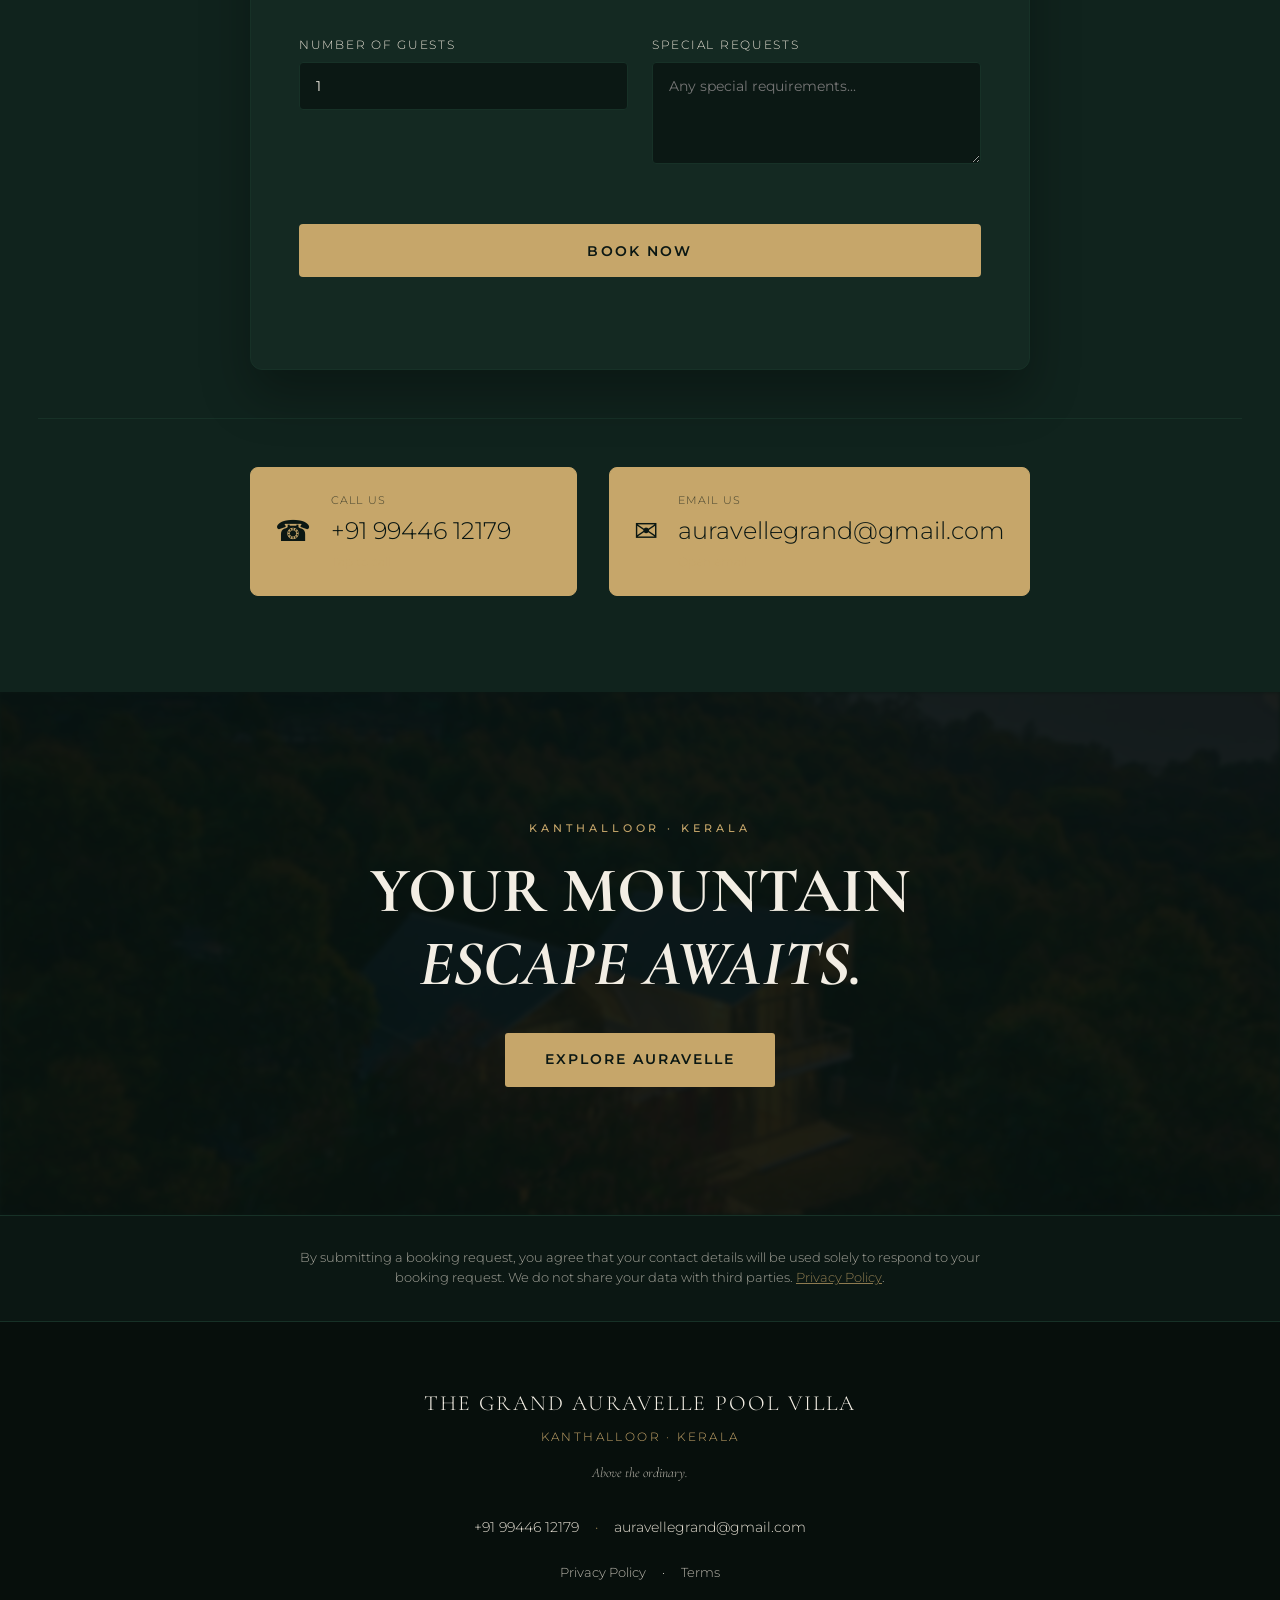
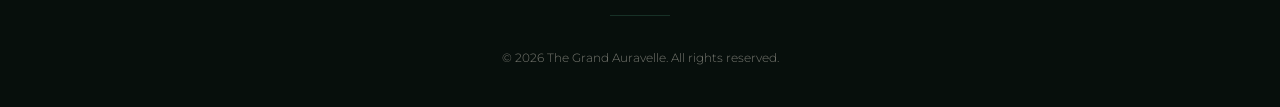
